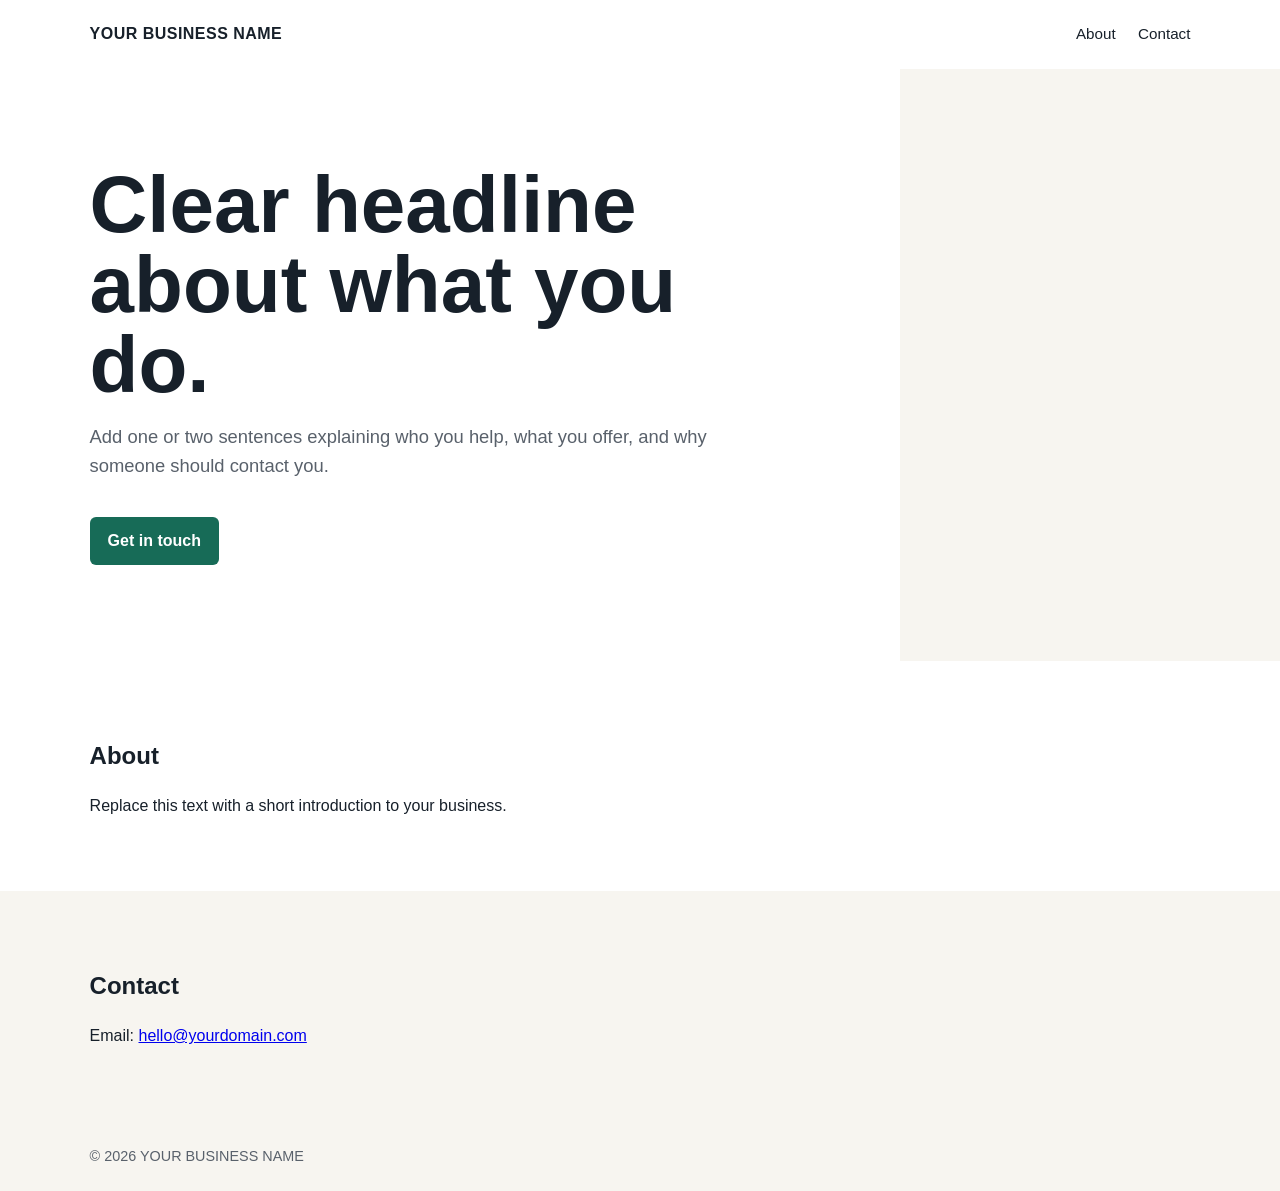
==== index.html @ 60eea0d4 "Add initial HTML structure for business website" ====
<!doctype html>
<html lang="en">
<head>
  <meta charset="utf-8">
  <meta name="viewport" content="width=device-width, initial-scale=1">
  <title>Your Business Name</title>
  <meta name="description" content="Brief description of your business.">
  <style>
    :root {
      --ink: #17202a;
      --muted: #59616b;
      --accent: #176b57;
      --paper: #f7f5f0;
      --white: #ffffff;
    }

    * { box-sizing: border-box; }

    body {
      margin: 0;
      font-family: Arial, Helvetica, sans-serif;
      color: var(--ink);
      background: var(--paper);
      line-height: 1.55;
    }

    header {
      padding: 22px 7%;
      display: flex;
      justify-content: space-between;
      align-items: center;
      background: var(--white);
    }

    .brand {
      font-weight: 700;
      letter-spacing: .03em;
    }

    nav a {
      color: var(--ink);
      text-decoration: none;
      margin-left: 18px;
      font-size: .95rem;
    }

    .hero {
      padding: 96px 7%;
      max-width: 900px;
    }

    h1 {
      margin: 0 0 16px;
      font-size: clamp(2.5rem, 7vw, 5rem);
      line-height: 1;
    }

    .hero p {
      max-width: 640px;
      font-size: 1.15rem;
      color: var(--muted);
    }

    .button {
      display: inline-block;
      margin-top: 18px;
      padding: 12px 18px;
      border-radius: 6px;
      background: var(--accent);
      color: white;
      text-decoration: none;
      font-weight: 700;
    }

    section {
      padding: 56px 7%;
      background: var(--white);
    }

    .contact {
      background: var(--paper);
    }

    footer {
      padding: 24px 7%;
      color: var(--muted);
      font-size: .9rem;
    }
  </style>
</head>
<body>
  <header>
    <div class="brand">YOUR BUSINESS NAME</div>
    <nav>
      <a href="#about">About</a>
      <a href="#contact">Contact</a>
    </nav>
  </header>

  <main>
    <section class="hero">
      <h1>Clear headline about what you do.</h1>
      <p>
        Add one or two sentences explaining who you help, what you offer,
        and why someone should contact you.
      </p>
      <a class="button" href="#contact">Get in touch</a>
    </section>

    <section id="about">
      <h2>About</h2>
      <p>Replace this text with a short introduction to your business.</p>
    </section>

    <section class="contact" id="contact">
      <h2>Contact</h2>
      <p>Email: <a href="mailto:hello@yourdomain.com">hello@yourdomain.com</a></p>
    </section>
  </main>

  <footer>
    © 2026 YOUR BUSINESS NAME
  </footer>
</body>
</html>
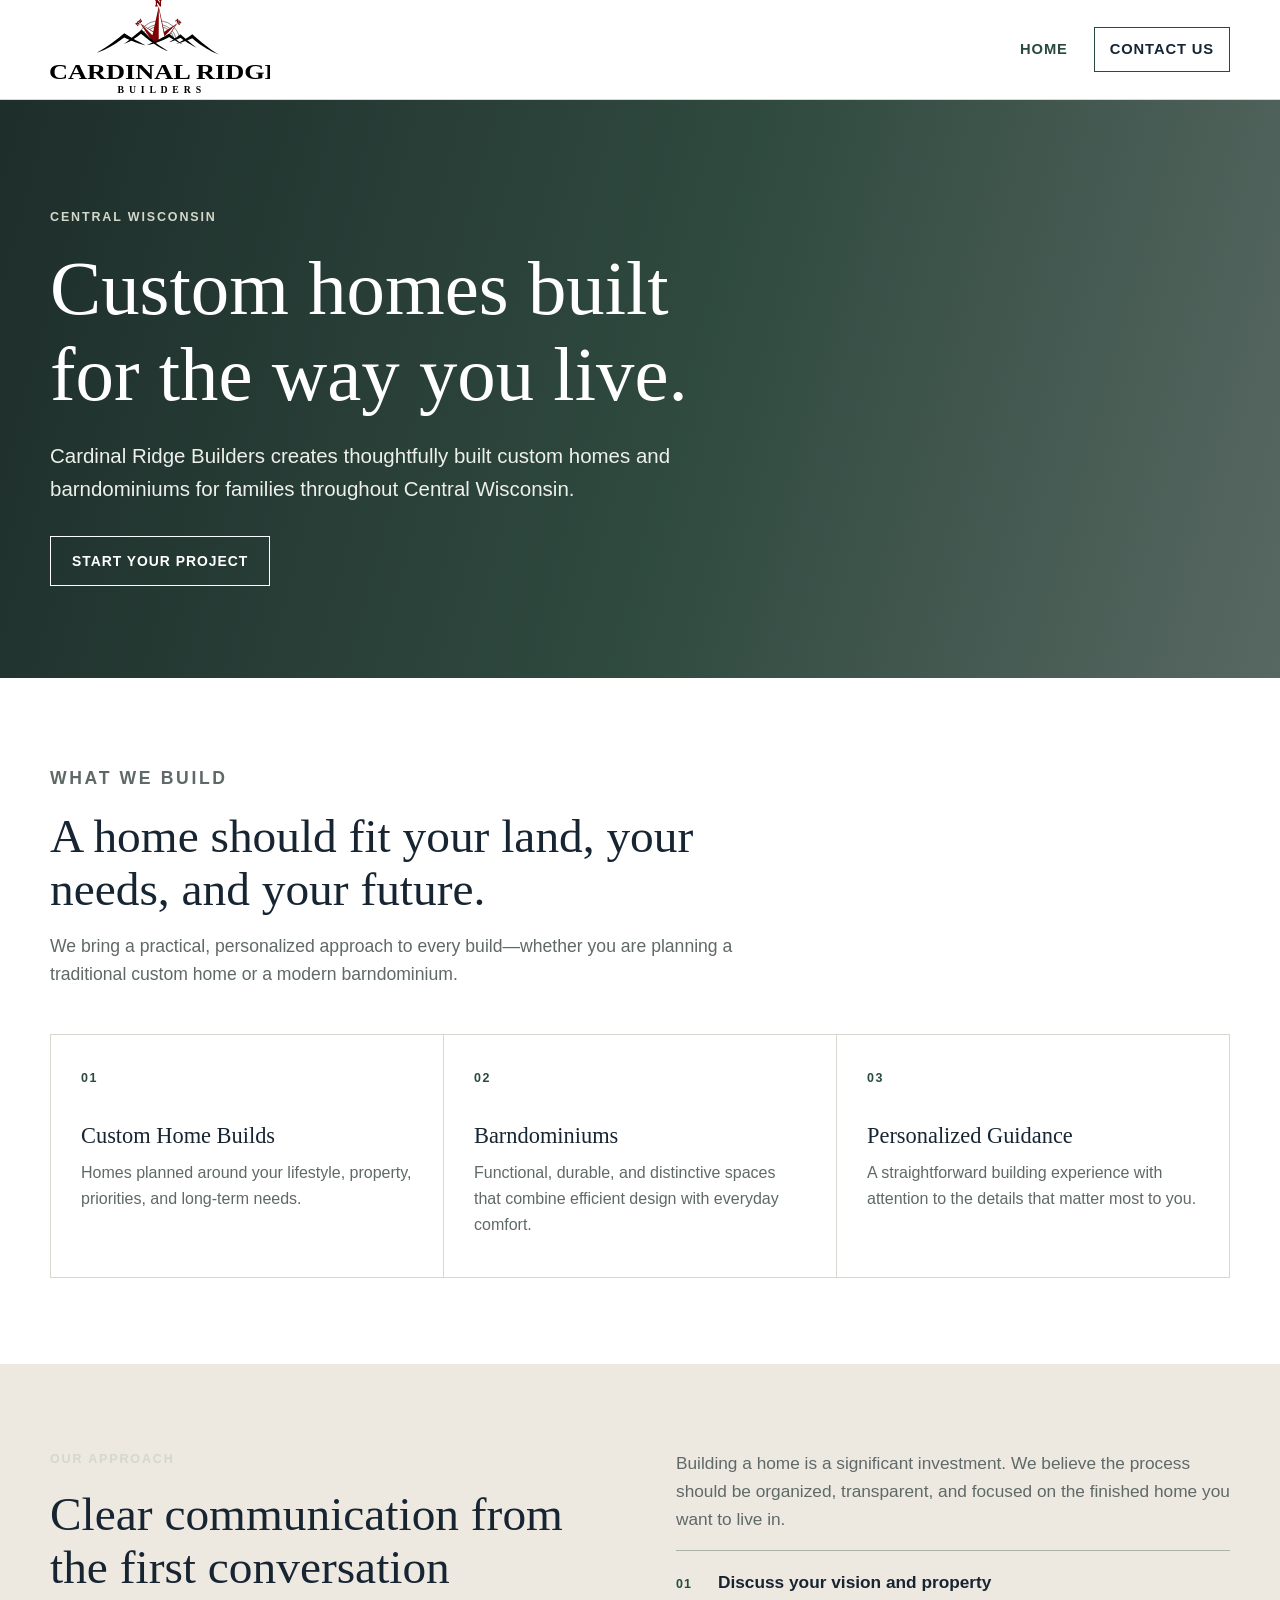
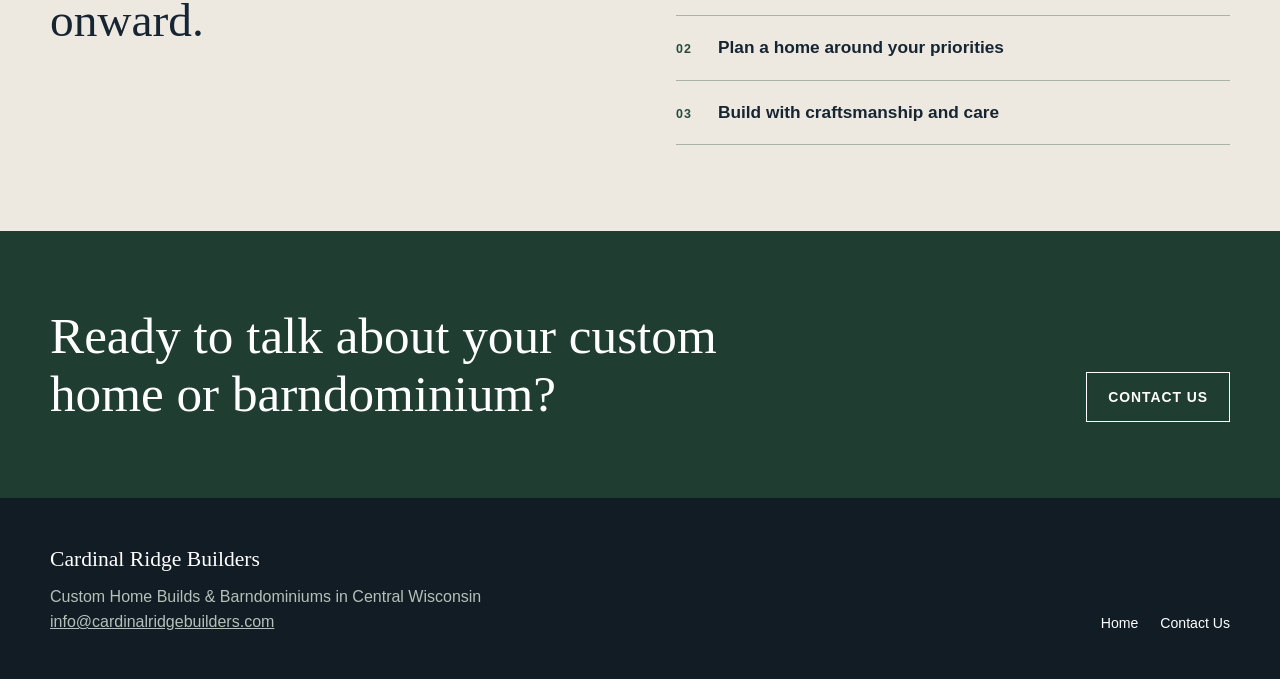
==== commit 3cc12c9f: "Update index.html" ====
--- a/index.html
+++ b/index.html
@@ -3,123 +3,112 @@
 <head>
   <meta charset="utf-8">
   <meta name="viewport" content="width=device-width, initial-scale=1">
-  <title>Your Business Name</title>
-  <meta name="description" content="Brief description of your business.">
-  <style>
-    :root {
-      --ink: #17202a;
-      --muted: #59616b;
-      --accent: #176b57;
-      --paper: #f7f5f0;
-      --white: #ffffff;
-    }
-
-    * { box-sizing: border-box; }
-
-    body {
-      margin: 0;
-      font-family: Arial, Helvetica, sans-serif;
-      color: var(--ink);
-      background: var(--paper);
-      line-height: 1.55;
-    }
-
-    header {
-      padding: 22px 7%;
-      display: flex;
-      justify-content: space-between;
-      align-items: center;
-      background: var(--white);
-    }
-
-    .brand {
-      font-weight: 700;
-      letter-spacing: .03em;
-    }
-
-    nav a {
-      color: var(--ink);
-      text-decoration: none;
-      margin-left: 18px;
-      font-size: .95rem;
-    }
-
-    .hero {
-      padding: 96px 7%;
-      max-width: 900px;
-    }
-
-    h1 {
-      margin: 0 0 16px;
-      font-size: clamp(2.5rem, 7vw, 5rem);
-      line-height: 1;
-    }
-
-    .hero p {
-      max-width: 640px;
-      font-size: 1.15rem;
-      color: var(--muted);
-    }
-
-    .button {
-      display: inline-block;
-      margin-top: 18px;
-      padding: 12px 18px;
-      border-radius: 6px;
-      background: var(--accent);
-      color: white;
-      text-decoration: none;
-      font-weight: 700;
-    }
-
-    section {
-      padding: 56px 7%;
-      background: var(--white);
-    }
-
-    .contact {
-      background: var(--paper);
-    }
-
-    footer {
-      padding: 24px 7%;
-      color: var(--muted);
-      font-size: .9rem;
-    }
-  </style>
+  <meta name="description" content="Cardinal Ridge Builders creates custom homes and barndominiums throughout Central Wisconsin.">
+  <title>Cardinal Ridge Builders | Custom Homes & Barndominiums</title>
+  <link rel="stylesheet" href="styles.css">
 </head>
 <body>
-  <header>
-    <div class="brand">YOUR BUSINESS NAME</div>
-    <nav>
-      <a href="#about">About</a>
-      <a href="#contact">Contact</a>
-    </nav>
+  <header class="site-header">
+    <div class="nav-wrap">
+      <a class="logo-link" href="index.html" aria-label="Cardinal Ridge Builders home">
+        <img class="logo" src="logo-large.svg" alt="Cardinal Ridge Builders">
+      </a>
+      <nav class="site-nav" aria-label="Main navigation">
+        <a class="active" href="index.html">Home</a>
+        <a class="nav-contact" href="contact.html">Contact Us</a>
+      </nav>
+    </div>
   </header>
 
   <main>
     <section class="hero">
-      <h1>Clear headline about what you do.</h1>
-      <p>
-        Add one or two sentences explaining who you help, what you offer,
-        and why someone should contact you.
-      </p>
-      <a class="button" href="#contact">Get in touch</a>
+      <div class="hero-inner">
+        <div class="hero-content">
+          <p class="eyebrow">Central Wisconsin</p>
+          <h1>Custom homes built for the way you live.</h1>
+          <p class="hero-text">
+            Cardinal Ridge Builders creates thoughtfully built custom homes and
+            barndominiums for families throughout Central Wisconsin.
+          </p>
+          <a class="button button-light" href="contact.html">Start Your Project</a>
+        </div>
+      </div>
     </section>
 
-    <section id="about">
-      <h2>About</h2>
-      <p>Replace this text with a short introduction to your business.</p>
+    <section class="section services">
+      <div class="section-inner">
+        <div class="section-intro">
+          <p class="eyebrow">What We Build</p>
+          <h2>A home should fit your land, your needs, and your future.</h2>
+          <p>
+            We bring a practical, personalized approach to every build—whether
+            you are planning a traditional custom home or a modern barndominium.
+          </p>
+        </div>
+
+        <div class="service-grid">
+          <article class="service-card">
+            <span class="service-number">01</span>
+            <h3>Custom Home Builds</h3>
+            <p>Homes planned around your lifestyle, property, priorities, and long-term needs.</p>
+          </article>
+
+          <article class="service-card">
+            <span class="service-number">02</span>
+            <h3>Barndominiums</h3>
+            <p>Functional, durable, and distinctive spaces that combine efficient design with everyday comfort.</p>
+          </article>
+
+          <article class="service-card">
+            <span class="service-number">03</span>
+            <h3>Personalized Guidance</h3>
+            <p>A straightforward building experience with attention to the details that matter most to you.</p>
+          </article>
+        </div>
+      </div>
     </section>
 
-    <section class="contact" id="contact">
-      <h2>Contact</h2>
-      <p>Email: <a href="mailto:hello@yourdomain.com">hello@yourdomain.com</a></p>
+    <section class="section process">
+      <div class="section-inner process-grid">
+        <div>
+          <p class="eyebrow">Our Approach</p>
+          <h2>Clear communication from the first conversation onward.</h2>
+        </div>
+        <div class="process-copy">
+          <p>
+            Building a home is a significant investment. We believe the process
+            should be organized, transparent, and focused on the finished home
+            you want to live in.
+          </p>
+          <ul class="process-list">
+            <li><span>01</span>Discuss your vision and property</li>
+            <li><span>02</span>Plan a home around your priorities</li>
+            <li><span>03</span>Build with craftsmanship and care</li>
+          </ul>
+        </div>
+      </div>
+    </section>
+
+    <section class="cta">
+      <div class="cta-inner">
+        <h2>Ready to talk about your custom home or barndominium?</h2>
+        <a class="button button-light" href="contact.html">Contact Us</a>
+      </div>
     </section>
   </main>
 
-  <footer>
-    © 2026 YOUR BUSINESS NAME
+  <footer class="site-footer">
+    <div class="footer-inner">
+      <div>
+        <div class="footer-brand">Cardinal Ridge Builders</div>
+        <p class="footer-text">Custom Home Builds &amp; Barndominiums in Central Wisconsin</p>
+        <p class="footer-text"><a href="mailto:info@cardinalridgebuilders.com">info@cardinalridgebuilders.com</a></p>
+      </div>
+      <nav class="footer-links" aria-label="Footer navigation">
+        <a href="index.html">Home</a>
+        <a href="contact.html">Contact Us</a>
+      </nav>
+    </div>
   </footer>
 </body>
 </html>
--- a/styles.css
+++ b/styles.css
@@ -0,0 +1,486 @@
+:root {
+  --navy: #172533;
+  --forest: #294b3d;
+  --forest-dark: #203d31;
+  --sand: #ede9e0;
+  --off-white: #f8f7f3;
+  --white: #ffffff;
+  --text: #1d262b;
+  --muted: #5f6968;
+  --line: #d9d7cf;
+  --max-width: 1180px;
+}
+
+* {
+  box-sizing: border-box;
+}
+
+html {
+  scroll-behavior: smooth;
+}
+
+body {
+  margin: 0;
+  color: var(--text);
+  background: var(--off-white);
+  font-family: Arial, Helvetica, sans-serif;
+  font-size: 16px;
+  line-height: 1.6;
+}
+
+img {
+  display: block;
+  max-width: 100%;
+}
+
+a {
+  color: inherit;
+}
+
+.site-header {
+  background: var(--white);
+  border-bottom: 1px solid var(--line);
+}
+
+.nav-wrap {
+  width: min(100% - 40px, var(--max-width));
+  min-height: 92px;
+  margin: 0 auto;
+  display: flex;
+  align-items: center;
+  justify-content: space-between;
+  gap: 24px;
+}
+
+.logo-link {
+  display: inline-flex;
+  align-items: center;
+}
+
+.logo {
+  width: 220px;
+  height: auto;
+}
+
+.site-nav {
+  display: flex;
+  align-items: center;
+  gap: 26px;
+}
+
+.site-nav a {
+  color: var(--navy);
+  font-size: 0.92rem;
+  font-weight: 700;
+  letter-spacing: 0.06em;
+  text-decoration: none;
+  text-transform: uppercase;
+}
+
+.site-nav a:hover,
+.site-nav a:focus-visible,
+.site-nav a.active {
+  color: var(--forest);
+}
+
+.nav-contact {
+  padding: 10px 15px;
+  border: 1px solid var(--forest);
+}
+
+.nav-contact:hover,
+.nav-contact:focus-visible {
+  color: var(--white) !important;
+  background: var(--forest);
+}
+
+.hero {
+  color: var(--white);
+  background:
+    linear-gradient(105deg, rgba(18, 35, 32, 0.95) 0%, rgba(28, 57, 46, 0.91) 54%, rgba(31, 54, 47, 0.74) 100%);
+}
+
+.hero-inner {
+  width: min(100% - 40px, var(--max-width));
+  min-height: 530px;
+  margin: 0 auto;
+  padding: 108px 0 92px;
+  display: flex;
+  align-items: center;
+}
+
+.hero-content {
+  max-width: 710px;
+}
+
+.eyebrow {
+  margin: 0 0 18px;
+  color: #d3d8cb;
+  font-size: 0.78rem;
+  font-weight: 700;
+  letter-spacing: 0.15em;
+  text-transform: uppercase;
+}
+
+h1,
+h2,
+h3,
+p {
+  margin-top: 0;
+}
+
+h1,
+h2,
+h3 {
+  color: var(--navy);
+  font-family: Georgia, "Times New Roman", serif;
+  line-height: 1.12;
+}
+
+.hero h1 {
+  margin-bottom: 22px;
+  color: var(--white);
+  font-size: clamp(2.8rem, 6vw, 5.1rem);
+  font-weight: 500;
+}
+
+.hero-text {
+  max-width: 625px;
+  margin-bottom: 30px;
+  color: #edf0eb;
+  font-size: clamp(1.08rem, 2vw, 1.28rem);
+}
+
+.button {
+  display: inline-block;
+  padding: 13px 21px;
+  border: 1px solid var(--forest);
+  color: var(--white);
+  background: var(--forest);
+  font-size: 0.87rem;
+  font-weight: 700;
+  letter-spacing: 0.07em;
+  text-decoration: none;
+  text-transform: uppercase;
+  transition: background 0.2s ease, border-color 0.2s ease;
+}
+
+.button:hover,
+.button:focus-visible {
+  border-color: var(--white);
+  background: transparent;
+}
+
+.button-light {
+  border-color: var(--white);
+  background: transparent;
+}
+
+.button-light:hover,
+.button-light:focus-visible {
+  color: var(--forest-dark);
+  background: var(--white);
+}
+
+.section {
+  padding: 86px 0;
+}
+
+.section-inner {
+  width: min(100% - 40px, var(--max-width));
+  margin: 0 auto;
+}
+
+.section-intro {
+  max-width: 735px;
+  margin-bottom: 46px;
+}
+
+.section h2 {
+  margin-bottom: 16px;
+  font-size: clamp(2rem, 3.7vw, 3.2rem);
+  font-weight: 500;
+}
+
+.section-intro p {
+  color: var(--muted);
+  font-size: 1.1rem;
+}
+
+.services {
+  background: var(--white);
+}
+
+.service-grid {
+  display: grid;
+  grid-template-columns: repeat(3, 1fr);
+  gap: 1px;
+  border: 1px solid var(--line);
+  background: var(--line);
+}
+
+.service-card {
+  min-height: 242px;
+  padding: 34px 30px;
+  background: var(--white);
+}
+
+.service-number {
+  display: block;
+  margin-bottom: 34px;
+  color: var(--forest);
+  font-size: 0.78rem;
+  font-weight: 700;
+  letter-spacing: 0.12em;
+}
+
+.service-card h3 {
+  margin-bottom: 12px;
+  font-size: 1.4rem;
+  font-weight: 500;
+}
+
+.service-card p {
+  margin-bottom: 0;
+  color: var(--muted);
+}
+
+.process {
+  background: var(--sand);
+}
+
+.process-grid {
+  display: grid;
+  grid-template-columns: 1fr 1fr;
+  gap: 72px;
+  align-items: start;
+}
+
+.process-copy {
+  color: var(--muted);
+  font-size: 1.08rem;
+}
+
+.process-list {
+  margin: 3px 0 0;
+  padding: 0;
+  list-style: none;
+  border-top: 1px solid rgba(41, 75, 61, 0.35);
+}
+
+.process-list li {
+  padding: 18px 0;
+  border-bottom: 1px solid rgba(41, 75, 61, 0.35);
+  color: var(--navy);
+  font-weight: 700;
+}
+
+.process-list span {
+  display: inline-block;
+  width: 42px;
+  color: var(--forest);
+  font-size: 0.78rem;
+  letter-spacing: 0.08em;
+}
+
+.cta {
+  color: var(--white);
+  background: var(--forest-dark);
+}
+
+.cta-inner {
+  width: min(100% - 40px, var(--max-width));
+  margin: 0 auto;
+  padding: 76px 0;
+  display: flex;
+  align-items: end;
+  justify-content: space-between;
+  gap: 30px;
+}
+
+.cta h2 {
+  max-width: 720px;
+  margin-bottom: 0;
+  color: var(--white);
+  font-size: clamp(2rem, 4vw, 3.45rem);
+  font-weight: 500;
+}
+
+.page-hero {
+  padding: 98px 0 85px;
+  color: var(--white);
+  background: var(--navy);
+}
+
+.page-hero-inner {
+  width: min(100% - 40px, var(--max-width));
+  margin: 0 auto;
+}
+
+.page-hero h1 {
+  max-width: 700px;
+  margin-bottom: 0;
+  color: var(--white);
+  font-size: clamp(2.8rem, 6vw, 4.8rem);
+  font-weight: 500;
+}
+
+.contact-grid {
+  display: grid;
+  grid-template-columns: 1.15fr 0.85fr;
+  gap: 80px;
+}
+
+.contact-copy {
+  max-width: 620px;
+  color: var(--muted);
+  font-size: 1.1rem;
+}
+
+.contact-details {
+  padding: 32px;
+  border-left: 4px solid var(--forest);
+  background: var(--white);
+}
+
+.contact-details h2 {
+  margin-bottom: 14px;
+  font-size: 1.55rem;
+}
+
+.email-link {
+  color: var(--forest);
+  font-size: 1.12rem;
+  font-weight: 700;
+  overflow-wrap: anywhere;
+}
+
+.site-footer {
+  padding: 44px 0;
+  color: #dfe5df;
+  background: #121c25;
+}
+
+.footer-inner {
+  width: min(100% - 40px, var(--max-width));
+  margin: 0 auto;
+  display: flex;
+  align-items: end;
+  justify-content: space-between;
+  gap: 26px;
+}
+
+.footer-brand {
+  margin-bottom: 7px;
+  color: var(--white);
+  font-family: Georgia, "Times New Roman", serif;
+  font-size: 1.35rem;
+}
+
+.footer-text {
+  margin: 0;
+  color: #b5c0b9;
+}
+
+.footer-links {
+  display: flex;
+  gap: 22px;
+}
+
+.footer-links a {
+  color: var(--white);
+  font-size: 0.88rem;
+  text-decoration: none;
+}
+
+.footer-links a:hover,
+.footer-links a:focus-visible {
+  text-decoration: underline;
+}
+
+@media (max-width: 760px) {
+  .nav-wrap {
+    min-height: 76px;
+  }
+
+  .logo {
+    width: 168px;
+  }
+
+  .site-nav {
+    gap: 16px;
+  }
+
+  .site-nav a {
+    font-size: 0.76rem;
+  }
+
+  .nav-contact {
+    padding: 8px 10px;
+  }
+
+  .hero-inner {
+    min-height: 490px;
+    padding: 85px 0 75px;
+  }
+
+  .section {
+    padding: 64px 0;
+  }
+
+  .service-grid,
+  .process-grid,
+  .contact-grid {
+    grid-template-columns: 1fr;
+  }
+
+  .process-grid,
+  .contact-grid {
+    gap: 38px;
+  }
+
+  .cta-inner,
+  .footer-inner {
+    align-items: start;
+    flex-direction: column;
+  }
+
+  .cta-inner {
+    padding: 60px 0;
+  }
+}
+
+@media (max-width: 480px) {
+  .nav-wrap {
+    width: min(100% - 28px, var(--max-width));
+  }
+
+  .section-inner,
+  .hero-inner,
+  .page-hero-inner,
+  .cta-inner,
+  .footer-inner {
+    width: min(100% - 28px, var(--max-width));
+  }
+
+  .logo {
+    width: 135px;
+  }
+
+  .site-nav {
+    gap: 12px;
+  }
+
+  .site-nav a {
+    font-size: 0.68rem;
+    letter-spacing: 0.04em;
+  }
+
+  .nav-contact {
+    padding: 7px 8px;
+  }
+
+  .hero h1 {
+    font-size: 2.65rem;
+  }
+}
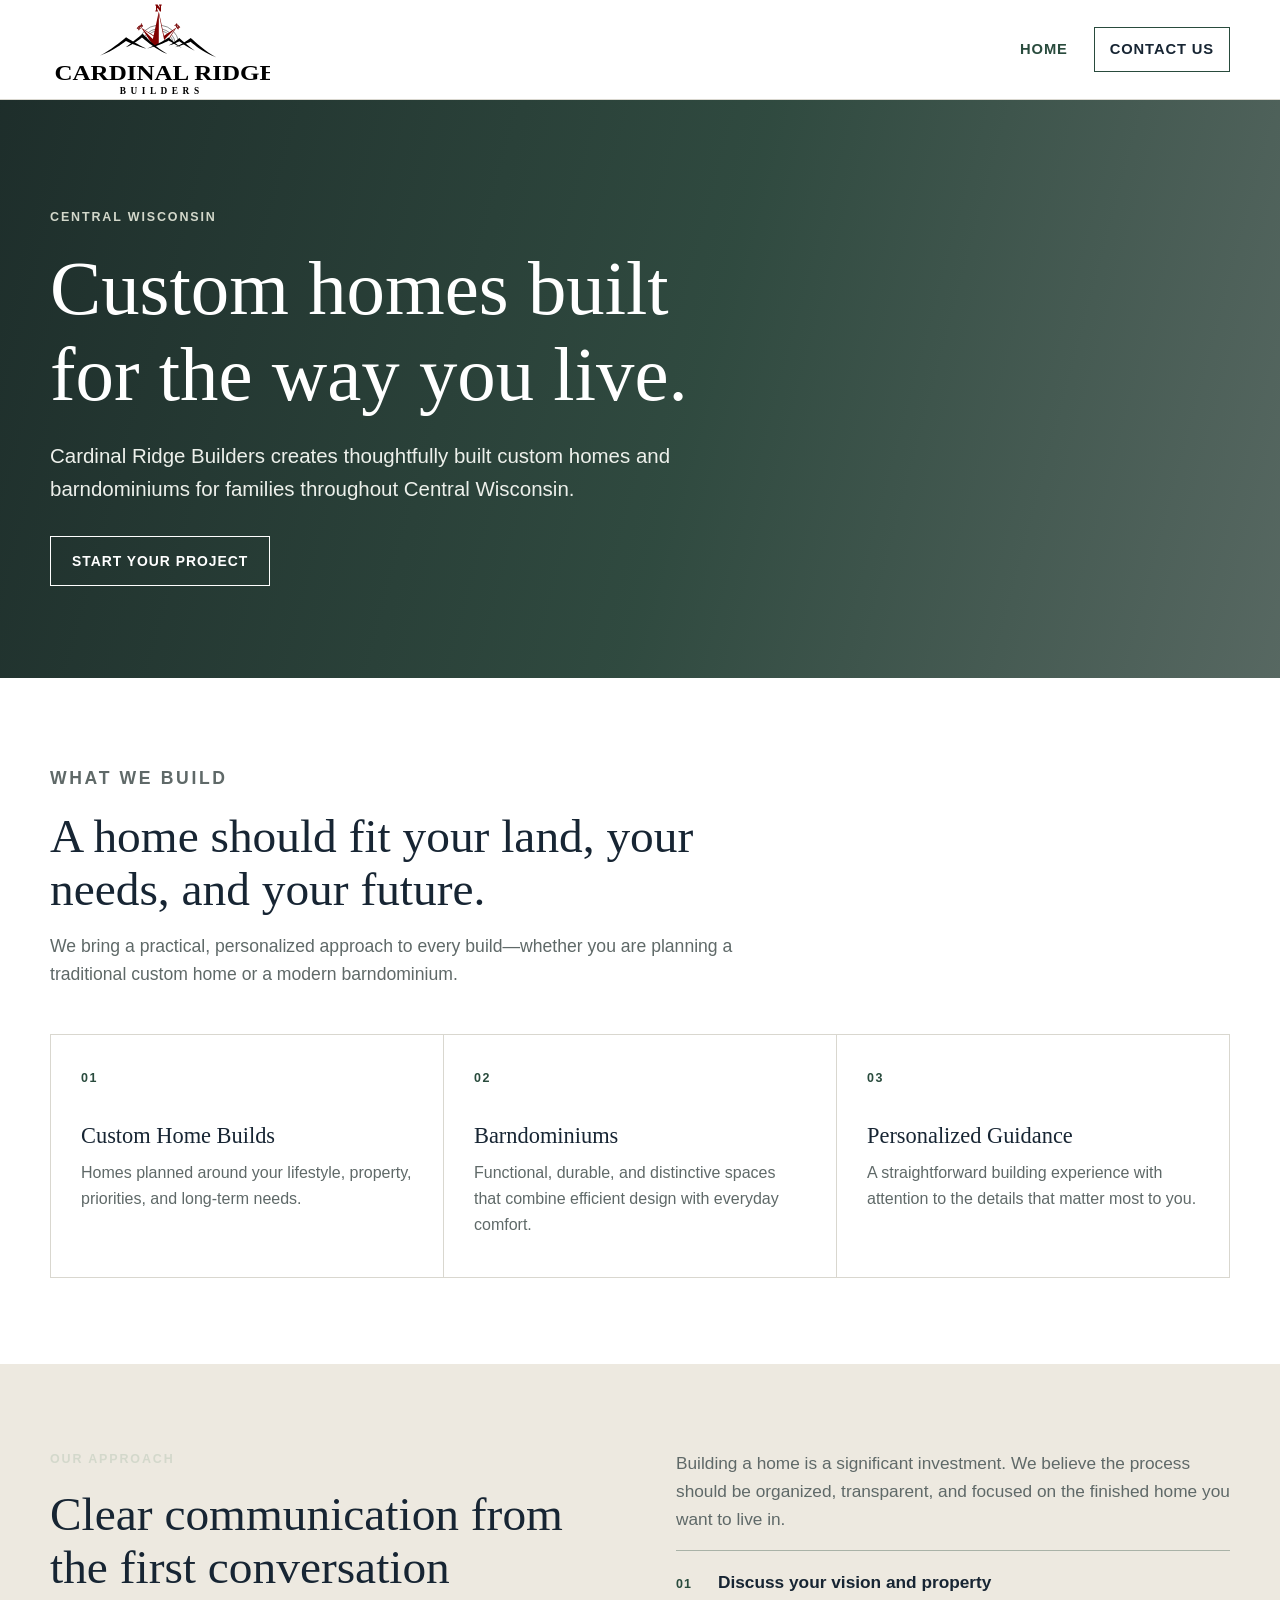
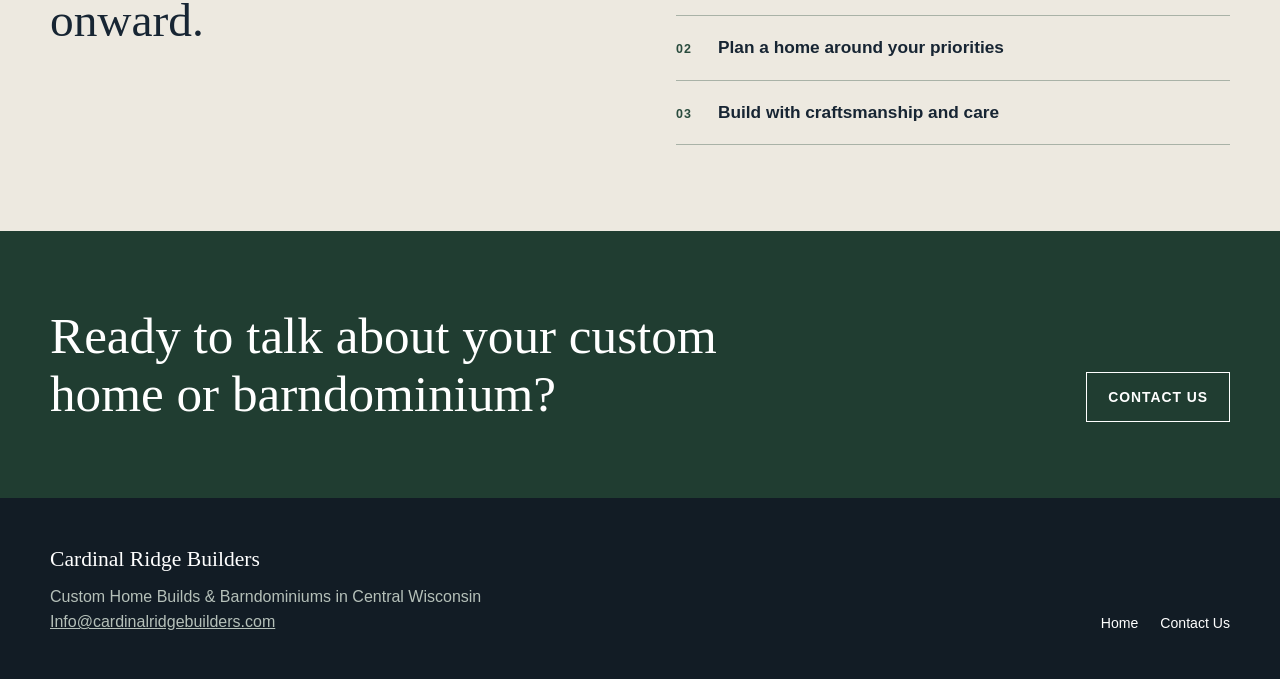
==== commit b7f4b3f8: "Update email address case in footer" ====
--- a/index.html
+++ b/index.html
@@ -102,7 +102,7 @@
       <div>
         <div class="footer-brand">Cardinal Ridge Builders</div>
         <p class="footer-text">Custom Home Builds &amp; Barndominiums in Central Wisconsin</p>
-        <p class="footer-text"><a href="mailto:info@cardinalridgebuilders.com">info@cardinalridgebuilders.com</a></p>
+        <p class="footer-text"><a href="mailto:info@cardinalridgebuilders.com">Info@cardinalridgebuilders.com</a></p>
       </div>
       <nav class="footer-links" aria-label="Footer navigation">
         <a href="index.html">Home</a>
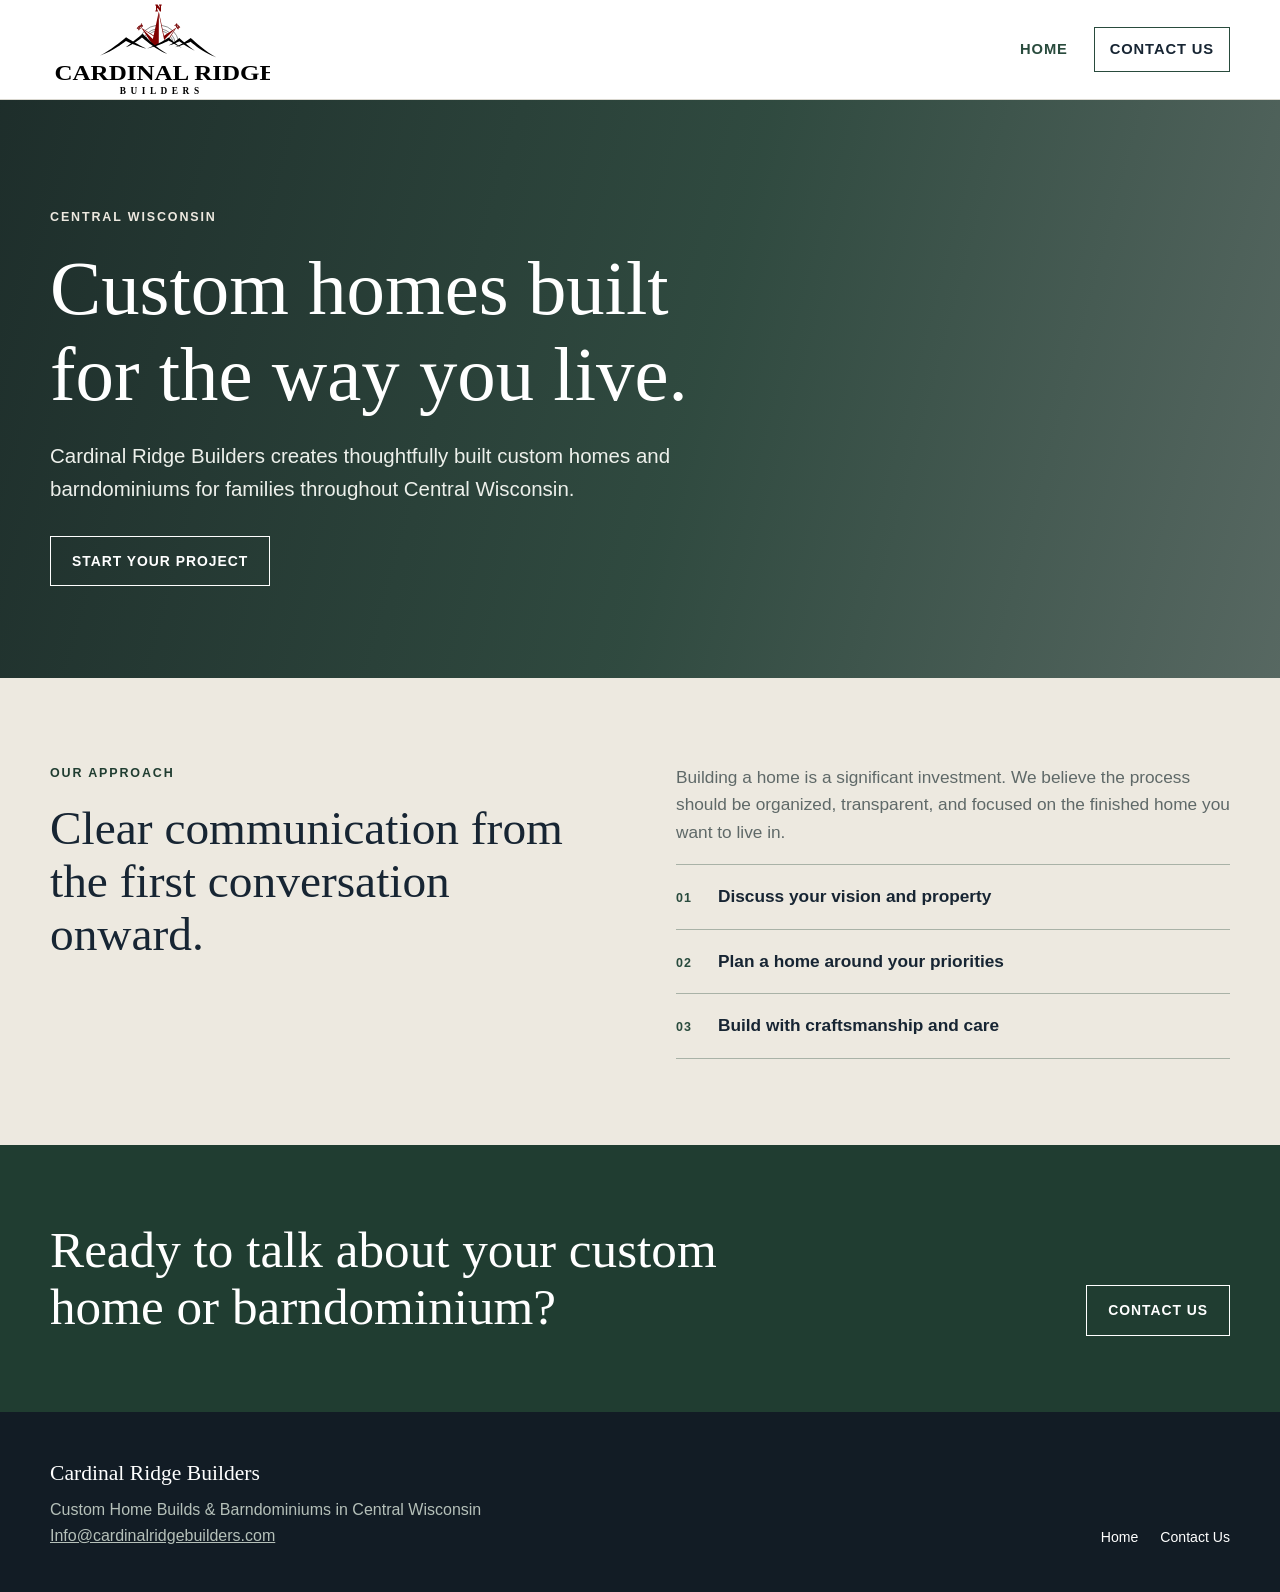
==== commit d349fdd7: "Comment out services section in index.html Comment out the services section in index.html" ====
--- a/index.html
+++ b/index.html
@@ -35,6 +35,8 @@
       </div>
     </section>
 
+
+<!--    
     <section class="section services">
       <div class="section-inner">
         <div class="section-intro">
@@ -68,6 +70,8 @@
       </div>
     </section>
 
+-->
+    
     <section class="section process">
       <div class="section-inner process-grid">
         <div>
--- a/styles.css
+++ b/styles.css
@@ -115,7 +115,7 @@
 
 .eyebrow {
   margin: 0 0 18px;
-  color: #d3d8cb;
+  color: var(--sand);
   font-size: 0.78rem;
   font-weight: 700;
   letter-spacing: 0.15em;
@@ -249,6 +249,10 @@
   background: var(--sand);
 }
 
+.process .eyebrow {
+  color: var(--forest-dark);
+}
+
 .process-grid {
   display: grid;
   grid-template-columns: 1fr 1fr;
